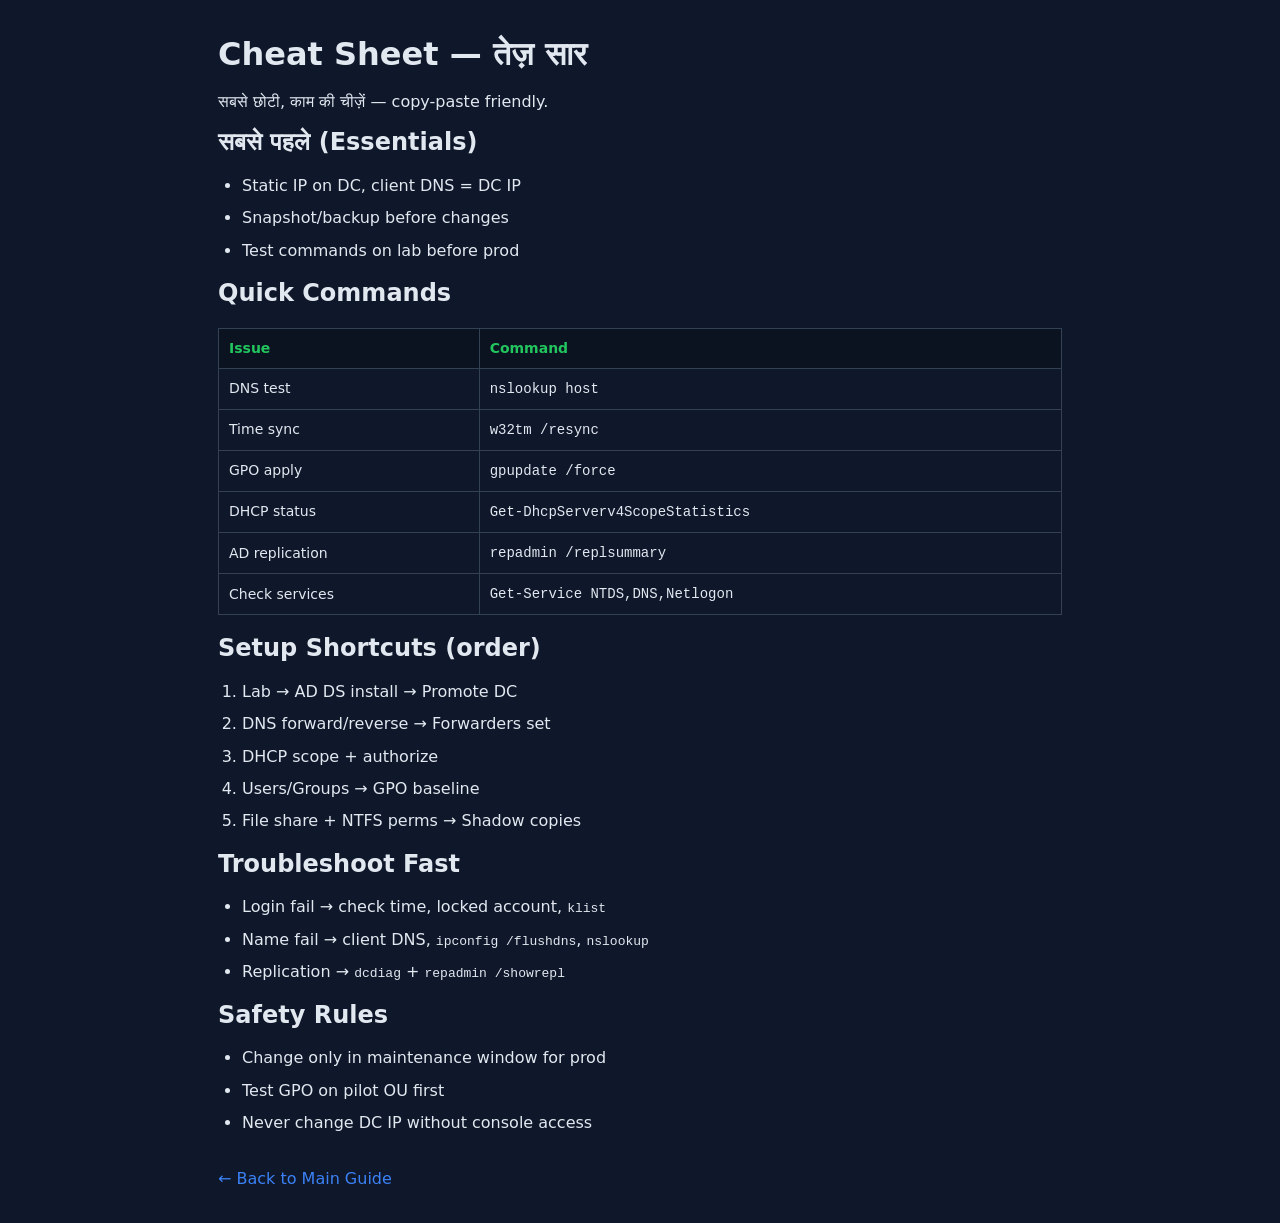
==== windows-server-guide-main/windows-server-guide-main/public/cheatsheet.html @ 6b0da1cf "ok" ====
<!DOCTYPE html>
<html lang="hi">
<head>
  <meta charset="utf-8">
  <meta name="viewport" content="width=device-width,initial-scale=1">
  <title>Cheat Sheet — Windows Server (सार)</title>
  <link rel="stylesheet" href="gui-style.css">
  <style>body{padding:28px;max-width:900px;margin:auto}</style>
</head>
<body>
  <h1>Cheat Sheet — तेज़ सार</h1>
  <p>सबसे छोटी, काम की चीज़ें — copy-paste friendly.</p>

  <h2>सबसे पहले (Essentials)</h2>
  <ul>
    <li>Static IP on DC, client DNS = DC IP</li>
    <li>Snapshot/backup before changes</li>
    <li>Test commands on lab before prod</li>
  </ul>

  <h2>Quick Commands</h2>
  <table>
    <tr><th>Issue</th><th>Command</th></tr>
    <tr><td>DNS test</td><td><code>nslookup host</code></td></tr>
    <tr><td>Time sync</td><td><code>w32tm /resync</code></td></tr>
    <tr><td>GPO apply</td><td><code>gpupdate /force</code></td></tr>
    <tr><td>DHCP status</td><td><code>Get-DhcpServerv4ScopeStatistics</code></td></tr>
    <tr><td>AD replication</td><td><code>repadmin /replsummary</code></td></tr>
    <tr><td>Check services</td><td><code>Get-Service NTDS,DNS,Netlogon</code></td></tr>
  </table>

  <h2>Setup Shortcuts (order)</h2>
  <ol>
    <li>Lab → AD DS install → Promote DC</li>
    <li>DNS forward/reverse → Forwarders set</li>
    <li>DHCP scope + authorize</li>
    <li>Users/Groups → GPO baseline</li>
    <li>File share + NTFS perms → Shadow copies</li>
  </ol>

  <h2>Troubleshoot Fast</h2>
  <ul>
    <li>Login fail → check time, locked account, <code>klist</code></li>
    <li>Name fail → client DNS, <code>ipconfig /flushdns</code>, <code>nslookup</code></li>
    <li>Replication → <code>dcdiag</code> + <code>repadmin /showrepl</code></li>
  </ul>

  <h2>Safety Rules</h2>
  <ul>
    <li>Change only in maintenance window for prod</li>
    <li>Test GPO on pilot OU first</li>
    <li>Never change DC IP without console access</li>
  </ul>

  <p style="margin-top:30px"><a href="index.html">← Back to Main Guide</a></p>
</body>
</html>
---- windows-server-guide-main/windows-server-guide-main/public/gui-style.css ----
:root{--bg:#0f172a;--panel:#1e293b;--accent:#3b82f6;--accent2:#22c55e;--warn:#f59e0b;--danger:#ef4444;--text:#e2e8f0;--muted:#94a3b8;--code:#0b1220;--border:#334155}
*{box-sizing:border-box;margin:0;padding:0}
body{font-family:'Segoe UI',system-ui,sans-serif;background:var(--bg);color:var(--text);line-height:1.65}
a{color:var(--accent);text-decoration:none}
.layout{display:flex;min-height:100vh}
.sidebar{width:300px;background:var(--panel);border-right:1px solid var(--border);position:fixed;top:0;bottom:0;overflow-y:auto;padding:20px}
.sidebar h1{font-size:18px;color:#fff;margin-bottom:4px}
.sidebar .sub{font-size:12px;color:var(--muted);margin-bottom:16px}
.nav-group{font-size:11px;text-transform:uppercase;letter-spacing:1px;color:var(--accent2);margin:16px 0 6px}
.sidebar a.nav{display:block;padding:6px 10px;border-radius:6px;color:var(--text);font-size:13px;margin-bottom:2px}
.sidebar a.nav:hover{background:var(--bg)}
.sidebar a.back{display:block;padding:8px 10px;border-radius:6px;background:var(--accent);color:#fff;font-size:13px;margin-bottom:12px;text-align:center}
.content{margin-left:300px;padding:40px 56px;max-width:1000px}
h2.section{font-size:28px;color:#fff;margin:48px 0 8px;padding-bottom:8px;border-bottom:2px solid var(--accent)}
h3.step{font-size:20px;color:#fff;margin:32px 0 10px}
h4{font-size:15px;color:var(--accent2);margin:18px 0 6px;text-transform:uppercase;letter-spacing:.5px}
p{margin:8px 0;color:var(--text)}
ol,ul{margin:10px 0 10px 24px}
li{margin:6px 0}
kbd{background:var(--code);border:1px solid var(--border);border-radius:4px;padding:2px 6px;font-family:monospace;font-size:12px;color:#7dd3fc}
table{width:100%;border-collapse:collapse;margin:14px 0;font-size:14px}
th,td{border:1px solid var(--border);padding:8px 10px;text-align:left}
th{background:var(--code);color:var(--accent2)}
.box{border-radius:8px;padding:12px 16px;margin:14px 0;border-left:4px solid}
.warn{background:rgba(245,158,11,.1);border-color:var(--warn)}
.tip{background:rgba(34,197,94,.1);border-color:var(--accent2)}
.danger{background:rgba(239,68,68,.1);border-color:var(--danger)}
.box b{color:#fff}
.kqk{background:#162033;border:1px solid var(--border);border-radius:10px;padding:16px 18px;margin:16px 0;display:grid;grid-template-columns:90px 1fr;gap:6px 14px}
.kqk .lbl{color:var(--accent2);font-weight:bold;font-size:13px}
.kqk .txt{color:var(--text);font-size:14px}
.kqk .hd{grid-column:1/3;color:#fff;font-weight:bold;font-size:14px;margin-bottom:2px}
.hero{background:linear-gradient(135deg,#1e3a8a,#0f172a);padding:40px;border-radius:12px;margin-bottom:20px}
.hero h1{font-size:32px;color:#fff}
.hero p{color:var(--muted);font-size:15px}
.click{background:var(--code);border:1px solid var(--border);border-radius:6px;padding:2px 8px;color:#fbbf24;font-size:13px;font-family:monospace}
@media(max-width:800px){.sidebar{position:static;width:100%}.content{margin-left:0;padding:20px}}
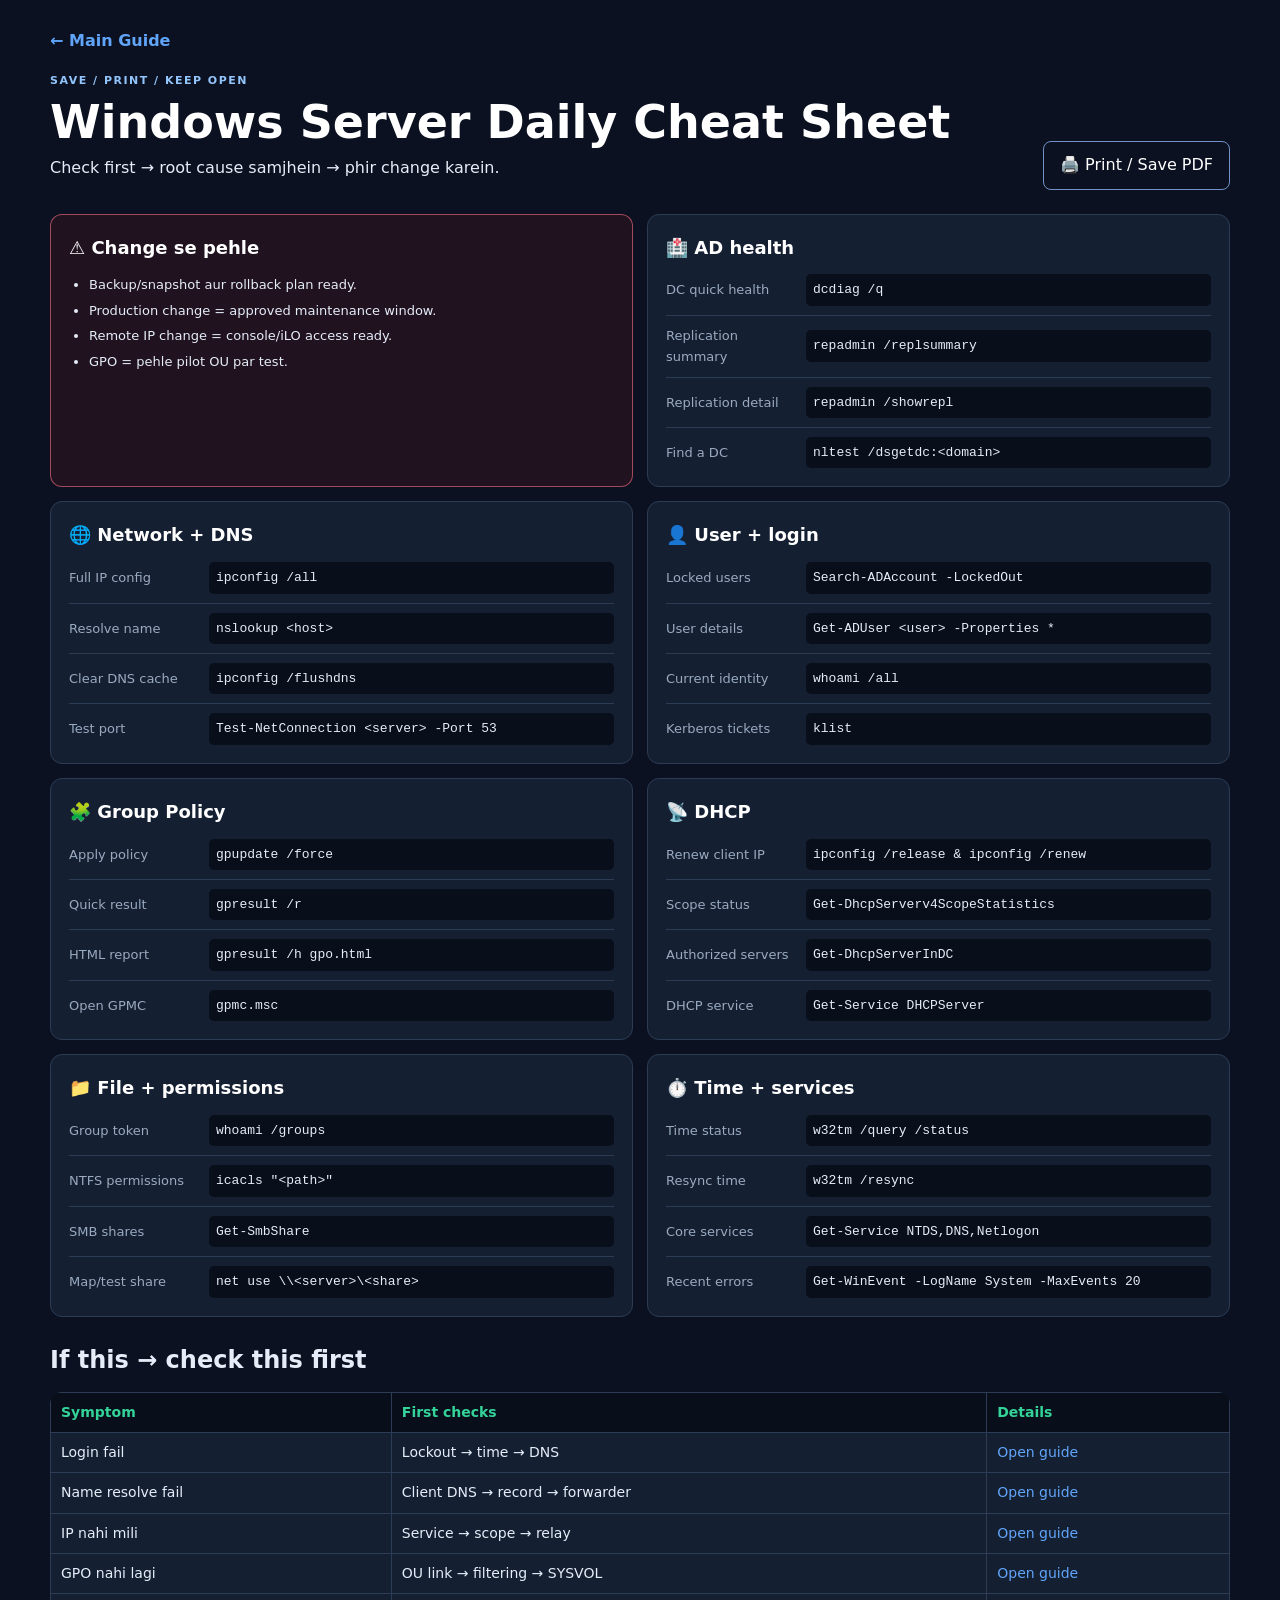
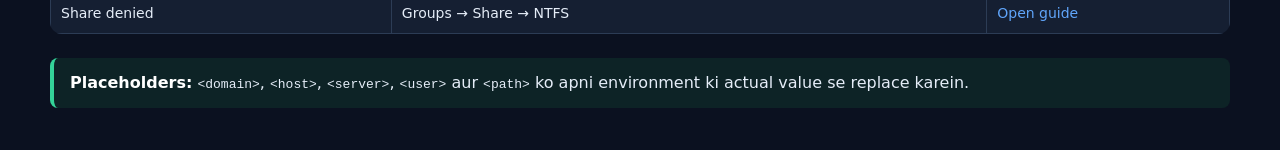
==== commit 5f466ed6: "Redesign guide as beginner-friendly cheat sheet" ====
--- a/windows-server-guide-main/windows-server-guide-main/public/cheatsheet.html
+++ b/windows-server-guide-main/windows-server-guide-main/public/cheatsheet.html
@@ -1,57 +1,124 @@
 <!DOCTYPE html>
-<html lang="hi">
+<html lang="hi-Latn">
 <head>
   <meta charset="utf-8">
   <meta name="viewport" content="width=device-width,initial-scale=1">
-  <title>Cheat Sheet — Windows Server (सार)</title>
+  <meta name="description" content="Windows Server daily commands aur troubleshooting ki printable cheat sheet.">
+  <title>Windows Server Printable Cheat Sheet</title>
   <link rel="stylesheet" href="gui-style.css">
-  <style>body{padding:28px;max-width:900px;margin:auto}</style>
 </head>
-<body>
-  <h1>Cheat Sheet — तेज़ सार</h1>
-  <p>सबसे छोटी, काम की चीज़ें — copy-paste friendly.</p>
+<body class="standalone-page">
+  <a class="skip-link" href="#main-content">Main content par jao</a>
+  <main class="standalone-content wide" id="main-content">
+    <div class="cheat-header">
+      <div>
+        <a class="back-link" href="index.html">← Main Guide</a>
+        <span class="eyebrow">SAVE / PRINT / KEEP OPEN</span>
+        <h1>Windows Server Daily Cheat Sheet</h1>
+        <p>Check first → root cause samjhein → phir change karein.</p>
+      </div>
+      <button class="button secondary print-button" type="button" onclick="window.print()">🖨️ Print / Save PDF</button>
+    </div>
 
-  <h2>सबसे पहले (Essentials)</h2>
-  <ul>
-    <li>Static IP on DC, client DNS = DC IP</li>
-    <li>Snapshot/backup before changes</li>
-    <li>Test commands on lab before prod</li>
-  </ul>
+    <div class="cheat-columns">
+      <section class="cheat-panel danger-panel">
+        <h2>⚠️ Change se pehle</h2>
+        <ul class="tight-list">
+          <li>Backup/snapshot aur rollback plan ready.</li>
+          <li>Production change = approved maintenance window.</li>
+          <li>Remote IP change = console/iLO access ready.</li>
+          <li>GPO = pehle pilot OU par test.</li>
+        </ul>
+      </section>
 
-  <h2>Quick Commands</h2>
-  <table>
-    <tr><th>Issue</th><th>Command</th></tr>
-    <tr><td>DNS test</td><td><code>nslookup host</code></td></tr>
-    <tr><td>Time sync</td><td><code>w32tm /resync</code></td></tr>
-    <tr><td>GPO apply</td><td><code>gpupdate /force</code></td></tr>
-    <tr><td>DHCP status</td><td><code>Get-DhcpServerv4ScopeStatistics</code></td></tr>
-    <tr><td>AD replication</td><td><code>repadmin /replsummary</code></td></tr>
-    <tr><td>Check services</td><td><code>Get-Service NTDS,DNS,Netlogon</code></td></tr>
-  </table>
+      <section class="cheat-panel">
+        <h2>🏥 AD health</h2>
+        <dl class="command-list">
+          <div><dt>DC quick health</dt><dd><code>dcdiag /q</code></dd></div>
+          <div><dt>Replication summary</dt><dd><code>repadmin /replsummary</code></dd></div>
+          <div><dt>Replication detail</dt><dd><code>repadmin /showrepl</code></dd></div>
+          <div><dt>Find a DC</dt><dd><code>nltest /dsgetdc:&lt;domain&gt;</code></dd></div>
+        </dl>
+      </section>
 
-  <h2>Setup Shortcuts (order)</h2>
-  <ol>
-    <li>Lab → AD DS install → Promote DC</li>
-    <li>DNS forward/reverse → Forwarders set</li>
-    <li>DHCP scope + authorize</li>
-    <li>Users/Groups → GPO baseline</li>
-    <li>File share + NTFS perms → Shadow copies</li>
-  </ol>
+      <section class="cheat-panel">
+        <h2>🌐 Network + DNS</h2>
+        <dl class="command-list">
+          <div><dt>Full IP config</dt><dd><code>ipconfig /all</code></dd></div>
+          <div><dt>Resolve name</dt><dd><code>nslookup &lt;host&gt;</code></dd></div>
+          <div><dt>Clear DNS cache</dt><dd><code>ipconfig /flushdns</code></dd></div>
+          <div><dt>Test port</dt><dd><code>Test-NetConnection &lt;server&gt; -Port 53</code></dd></div>
+        </dl>
+      </section>
 
-  <h2>Troubleshoot Fast</h2>
-  <ul>
-    <li>Login fail → check time, locked account, <code>klist</code></li>
-    <li>Name fail → client DNS, <code>ipconfig /flushdns</code>, <code>nslookup</code></li>
-    <li>Replication → <code>dcdiag</code> + <code>repadmin /showrepl</code></li>
-  </ul>
+      <section class="cheat-panel">
+        <h2>👤 User + login</h2>
+        <dl class="command-list">
+          <div><dt>Locked users</dt><dd><code>Search-ADAccount -LockedOut</code></dd></div>
+          <div><dt>User details</dt><dd><code>Get-ADUser &lt;user&gt; -Properties *</code></dd></div>
+          <div><dt>Current identity</dt><dd><code>whoami /all</code></dd></div>
+          <div><dt>Kerberos tickets</dt><dd><code>klist</code></dd></div>
+        </dl>
+      </section>
 
-  <h2>Safety Rules</h2>
-  <ul>
-    <li>Change only in maintenance window for prod</li>
-    <li>Test GPO on pilot OU first</li>
-    <li>Never change DC IP without console access</li>
-  </ul>
+      <section class="cheat-panel">
+        <h2>🧩 Group Policy</h2>
+        <dl class="command-list">
+          <div><dt>Apply policy</dt><dd><code>gpupdate /force</code></dd></div>
+          <div><dt>Quick result</dt><dd><code>gpresult /r</code></dd></div>
+          <div><dt>HTML report</dt><dd><code>gpresult /h gpo.html</code></dd></div>
+          <div><dt>Open GPMC</dt><dd><code>gpmc.msc</code></dd></div>
+        </dl>
+      </section>
 
-  <p style="margin-top:30px"><a href="index.html">← Back to Main Guide</a></p>
+      <section class="cheat-panel">
+        <h2>📡 DHCP</h2>
+        <dl class="command-list">
+          <div><dt>Renew client IP</dt><dd><code>ipconfig /release &amp; ipconfig /renew</code></dd></div>
+          <div><dt>Scope status</dt><dd><code>Get-DhcpServerv4ScopeStatistics</code></dd></div>
+          <div><dt>Authorized servers</dt><dd><code>Get-DhcpServerInDC</code></dd></div>
+          <div><dt>DHCP service</dt><dd><code>Get-Service DHCPServer</code></dd></div>
+        </dl>
+      </section>
+
+      <section class="cheat-panel">
+        <h2>📁 File + permissions</h2>
+        <dl class="command-list">
+          <div><dt>Group token</dt><dd><code>whoami /groups</code></dd></div>
+          <div><dt>NTFS permissions</dt><dd><code>icacls "&lt;path&gt;"</code></dd></div>
+          <div><dt>SMB shares</dt><dd><code>Get-SmbShare</code></dd></div>
+          <div><dt>Map/test share</dt><dd><code>net use \\&lt;server&gt;\&lt;share&gt;</code></dd></div>
+        </dl>
+      </section>
+
+      <section class="cheat-panel">
+        <h2>⏱️ Time + services</h2>
+        <dl class="command-list">
+          <div><dt>Time status</dt><dd><code>w32tm /query /status</code></dd></div>
+          <div><dt>Resync time</dt><dd><code>w32tm /resync</code></dd></div>
+          <div><dt>Core services</dt><dd><code>Get-Service NTDS,DNS,Netlogon</code></dd></div>
+          <div><dt>Recent errors</dt><dd><code>Get-WinEvent -LogName System -MaxEvents 20</code></dd></div>
+        </dl>
+      </section>
+    </div>
+
+    <section class="if-then">
+      <h2>If this → check this first</h2>
+      <div class="table-wrap">
+        <table class="cheat-table">
+          <thead><tr><th>Symptom</th><th>First checks</th><th>Details</th></tr></thead>
+          <tbody>
+            <tr><td>Login fail</td><td>Lockout → time → DNS</td><td><a href="gui-troubleshooting.html#login">Open guide</a></td></tr>
+            <tr><td>Name resolve fail</td><td>Client DNS → record → forwarder</td><td><a href="gui-troubleshooting.html#dns">Open guide</a></td></tr>
+            <tr><td>IP nahi mili</td><td>Service → scope → relay</td><td><a href="gui-troubleshooting.html#dhcp">Open guide</a></td></tr>
+            <tr><td>GPO nahi lagi</td><td>OU link → filtering → SYSVOL</td><td><a href="gui-troubleshooting.html#gpo">Open guide</a></td></tr>
+            <tr><td>Share denied</td><td>Groups → Share → NTFS</td><td><a href="gui-troubleshooting.html#share">Open guide</a></td></tr>
+          </tbody>
+        </table>
+      </div>
+    </section>
+
+    <div class="box tip"><b>Placeholders:</b> <code>&lt;domain&gt;</code>, <code>&lt;host&gt;</code>, <code>&lt;server&gt;</code>, <code>&lt;user&gt;</code> aur <code>&lt;path&gt;</code> ko apni environment ki actual value se replace karein.</div>
+  </main>
 </body>
 </html>
--- a/windows-server-guide-main/windows-server-guide-main/public/gui-style.css
+++ b/windows-server-guide-main/windows-server-guide-main/public/gui-style.css
@@ -1,16 +1,18 @@
-:root{--bg:#0f172a;--panel:#1e293b;--accent:#3b82f6;--accent2:#22c55e;--warn:#f59e0b;--danger:#ef4444;--text:#e2e8f0;--muted:#94a3b8;--code:#0b1220;--border:#334155}
+:root{--bg:#0b1120;--panel:#151f32;--panel-soft:#1b2940;--accent:#60a5fa;--accent-strong:#2563eb;--accent2:#34d399;--warn:#fbbf24;--danger:#fb7185;--text:#e5edf8;--muted:#9aaac0;--code:#080e1a;--border:#2c3c55;--shadow:0 18px 45px rgba(0,0,0,.22)}
 *{box-sizing:border-box;margin:0;padding:0}
 body{font-family:'Segoe UI',system-ui,sans-serif;background:var(--bg);color:var(--text);line-height:1.65}
 a{color:var(--accent);text-decoration:none}
+a:hover{text-decoration:underline}
+a:focus-visible,button:focus-visible,input:focus-visible{outline:3px solid var(--warn);outline-offset:3px}
 .layout{display:flex;min-height:100vh}
 .sidebar{width:300px;background:var(--panel);border-right:1px solid var(--border);position:fixed;top:0;bottom:0;overflow-y:auto;padding:20px}
 .sidebar h1{font-size:18px;color:#fff;margin-bottom:4px}
 .sidebar .sub{font-size:12px;color:var(--muted);margin-bottom:16px}
 .nav-group{font-size:11px;text-transform:uppercase;letter-spacing:1px;color:var(--accent2);margin:16px 0 6px}
 .sidebar a.nav{display:block;padding:6px 10px;border-radius:6px;color:var(--text);font-size:13px;margin-bottom:2px}
-.sidebar a.nav:hover{background:var(--bg)}
+.sidebar a.nav:hover{background:var(--bg);text-decoration:none}
 .sidebar a.back{display:block;padding:8px 10px;border-radius:6px;background:var(--accent);color:#fff;font-size:13px;margin-bottom:12px;text-align:center}
-.content{margin-left:300px;padding:40px 56px;max-width:1000px}
+.content{margin-left:300px;padding:40px 56px;max-width:1100px}
 h2.section{font-size:28px;color:#fff;margin:48px 0 8px;padding-bottom:8px;border-bottom:2px solid var(--accent)}
 h3.step{font-size:20px;color:#fff;margin:32px 0 10px}
 h4{font-size:15px;color:var(--accent2);margin:18px 0 6px;text-transform:uppercase;letter-spacing:.5px}
@@ -30,8 +32,128 @@
 .kqk .lbl{color:var(--accent2);font-weight:bold;font-size:13px}
 .kqk .txt{color:var(--text);font-size:14px}
 .kqk .hd{grid-column:1/3;color:#fff;font-weight:bold;font-size:14px;margin-bottom:2px}
-.hero{background:linear-gradient(135deg,#1e3a8a,#0f172a);padding:40px;border-radius:12px;margin-bottom:20px}
+.hero{background:linear-gradient(135deg,#1d4ed8,#0f172a 72%);padding:40px;border:1px solid rgba(96,165,250,.3);border-radius:16px;margin-bottom:20px;box-shadow:var(--shadow)}
 .hero h1{font-size:32px;color:#fff}
 .hero p{color:var(--muted);font-size:15px}
 .click{background:var(--code);border:1px solid var(--border);border-radius:6px;padding:2px 8px;color:#fbbf24;font-size:13px;font-family:monospace}
-@media(max-width:800px){.sidebar{position:static;width:100%}.content{margin-left:0;padding:20px}}
+.skip-link{position:fixed;left:16px;top:-80px;z-index:1000;background:#fff;color:#111827;padding:10px 16px;border-radius:8px;font-weight:700}
+.skip-link:focus{top:16px}
+.sr-only{position:absolute;width:1px;height:1px;padding:0;margin:-1px;overflow:hidden;clip:rect(0,0,0,0);white-space:nowrap;border:0}
+.search{width:100%;padding:11px 12px;border-radius:8px;border:1px solid var(--border);background:var(--code);color:var(--text);margin-bottom:14px;font:inherit;font-size:13px}
+.menu-toggle{display:none;position:fixed;right:16px;top:14px;z-index:1001;border:1px solid var(--border);background:var(--panel);color:#fff;padding:9px 13px;border-radius:8px;font-weight:700}
+.dashboard{max-width:1240px}
+.compact-hero{padding:44px}
+.compact-hero h1{font-size:clamp(30px,5vw,48px);max-width:760px;line-height:1.12;margin:8px 0 14px}
+.compact-hero p{font-size:17px;max-width:760px}
+.eyebrow{display:block;color:#93c5fd;font-size:11px;font-weight:800;letter-spacing:1.5px;margin-bottom:6px}
+.hero-actions{display:flex;gap:10px;flex-wrap:wrap;margin-top:24px}
+.button{display:inline-flex;align-items:center;justify-content:center;padding:10px 16px;border-radius:8px;border:1px solid transparent;font-weight:700;cursor:pointer;font:inherit}
+.button:hover{text-decoration:none;transform:translateY(-1px)}
+.button.primary{background:#fff;color:#172554}
+.button.secondary{background:transparent;border-color:#7092c5;color:#fff}
+.search-section{scroll-margin-top:24px;margin:54px 0}
+.section-heading{display:flex;justify-content:space-between;align-items:end;gap:24px;margin-bottom:18px}
+.section-heading h2{font-size:27px;color:#fff;line-height:1.2}
+.section-heading p{max-width:470px;color:var(--muted)}
+.card-grid{display:grid;grid-template-columns:repeat(3,minmax(0,1fr));gap:16px}
+.action-card{position:relative;background:linear-gradient(145deg,var(--panel-soft),var(--panel));border:1px solid var(--border);border-radius:14px;padding:22px;box-shadow:0 8px 24px rgba(0,0,0,.14)}
+.action-card:hover{border-color:#4f79ad;transform:translateY(-2px);transition:.2s ease}
+.action-card h3{font-size:19px;color:#fff;margin:12px 0 7px}
+.action-card p{color:var(--muted);font-size:14px}
+.card-icon{font-size:28px;display:block}
+.badge{display:inline-block;margin-top:14px;padding:3px 8px;border-radius:99px;font-size:10px;font-weight:800;letter-spacing:.8px}
+.badge.beginner{color:#6ee7b7;background:rgba(16,185,129,.14)}
+.badge.setup{color:#93c5fd;background:rgba(59,130,246,.15)}
+.badge.issue{color:#fda4af;background:rgba(244,63,94,.14)}
+.card-link{display:inline-block;margin-top:14px;font-weight:700}
+.learning-path{list-style:none;margin:0;display:grid;gap:10px}
+.learning-path li{display:grid;grid-template-columns:42px 1fr auto;align-items:center;gap:14px;background:var(--panel);border:1px solid var(--border);border-radius:11px;padding:13px 16px;margin:0}
+.learning-path small{display:block;color:var(--muted);margin-top:2px}
+.learning-path li>a{font-weight:700;padding:6px 10px}
+.step-number{display:grid;place-items:center;width:34px;height:34px;border-radius:50%;background:#1e40af;color:#fff;font-weight:800}
+.rule-grid{display:grid;grid-template-columns:repeat(3,minmax(0,1fr));gap:12px}
+.mini-card{background:var(--panel);border:1px solid var(--border);border-radius:10px;padding:15px}
+.mini-card b,.mini-card span{display:block}
+.mini-card b{color:#fff;margin-bottom:5px}
+.mini-card span{color:var(--muted);font-size:13px}
+.table-wrap{width:100%;overflow-x:auto;border-radius:12px}
+.cheat-table{margin:0;background:var(--panel)}
+.cheat-table th{white-space:nowrap}
+.cheat-table code{white-space:nowrap}
+.trouble-grid{display:grid;grid-template-columns:repeat(2,minmax(0,1fr));gap:12px}
+.trouble-card{display:grid;grid-template-columns:1fr auto;gap:7px 14px;background:var(--panel);border:1px solid var(--border);border-radius:11px;padding:17px}
+.trouble-card h3{font-size:17px;color:#fff;grid-column:1/3}
+.trouble-card p{font-size:13px;color:var(--muted);grid-column:1/3}
+.trouble-card code{overflow-wrap:anywhere}
+.trouble-card a{font-weight:700;font-size:13px}
+.text-link{font-weight:700;white-space:nowrap}
+.escalation{display:grid;grid-template-columns:.7fr 1.3fr;gap:28px;padding:24px}
+.escalation h2{font-size:24px}
+.escalation ul{margin:0 0 0 20px}
+.no-results{text-align:center;padding:60px 20px;background:var(--panel);border:1px dashed var(--border);border-radius:14px}
+.site-footer{display:flex;justify-content:space-between;gap:20px;border-top:1px solid var(--border);padding:24px 0 10px;color:var(--muted);font-size:13px}
+.standalone-page{padding:28px}
+.standalone-content{max-width:900px;margin:auto}
+.standalone-content.wide{max-width:1180px}
+.back-link{display:inline-block;margin-bottom:18px;font-weight:700}
+.checklist{display:grid;grid-template-columns:repeat(2,minmax(0,1fr));gap:10px}
+.checklist label{background:var(--panel);border:1px solid var(--border);border-radius:9px;padding:13px;cursor:pointer}
+.checklist input{accent-color:var(--accent2);margin-right:8px;width:17px;height:17px;vertical-align:middle}
+.quick-actions{margin-bottom:30px}
+.link-card{display:block;color:var(--text)}
+.link-card:hover{text-decoration:none}
+.cheat-header{display:flex;justify-content:space-between;align-items:end;gap:24px;margin-bottom:24px}
+.cheat-header h1{font-size:clamp(30px,5vw,46px);line-height:1.1;color:#fff;margin:4px 0 8px}
+.cheat-columns{display:grid;grid-template-columns:repeat(2,minmax(0,1fr));gap:14px}
+.cheat-panel{break-inside:avoid;background:var(--panel);border:1px solid var(--border);border-radius:12px;padding:18px}
+.cheat-panel h2{font-size:18px;color:#fff;margin-bottom:12px}
+.danger-panel{border-color:rgba(251,113,133,.6);background:rgba(127,29,29,.18)}
+.tight-list{margin:0 0 0 20px}
+.tight-list li{font-size:13px;margin:4px 0}
+.command-list{display:grid;gap:9px}
+.command-list>div{display:grid;grid-template-columns:130px 1fr;align-items:center;gap:10px;border-top:1px solid var(--border);padding-top:9px}
+.command-list>div:first-child{border-top:0;padding-top:0}
+.command-list dt{font-size:13px;color:var(--muted)}
+.command-list dd{min-width:0}
+.command-list code{display:block;background:var(--code);border-radius:5px;padding:5px 7px;overflow-x:auto;white-space:nowrap}
+.if-then{margin:24px 0}
+.if-then h2{margin-bottom:12px}
+
+@media(max-width:1000px){
+  .card-grid,.rule-grid{grid-template-columns:repeat(2,minmax(0,1fr))}
+}
+@media(max-width:800px){
+  .menu-toggle{display:block}
+  .sidebar{display:none;position:fixed;width:min(320px,88vw);z-index:1000;box-shadow:20px 0 50px rgba(0,0,0,.45)}
+  .sidebar.is-open{display:block}
+  .content{margin-left:0;padding:76px 20px 24px}
+  .standalone-page{padding:18px}
+  .standalone-content{padding-top:18px}
+  .section-heading,.cheat-header{align-items:start;flex-direction:column}
+  .compact-hero{padding:30px 24px}
+  .card-grid,.rule-grid,.trouble-grid,.cheat-columns,.checklist{grid-template-columns:1fr}
+  .escalation{grid-template-columns:1fr}
+}
+@media(max-width:520px){
+  .learning-path li{grid-template-columns:38px 1fr}
+  .learning-path li>a{grid-column:2}
+  .trouble-card{grid-template-columns:1fr}
+  .trouble-card h3,.trouble-card p{grid-column:1}
+  .command-list>div{grid-template-columns:1fr}
+  .site-footer{display:block}
+}
+@media print{
+  :root{--bg:#fff;--panel:#fff;--text:#111827;--muted:#374151;--code:#f3f4f6;--border:#9ca3af}
+  body{background:#fff;color:#111827;font-size:11px;padding:0}
+  .back-link,.print-button,.skip-link{display:none!important}
+  .standalone-content.wide{max-width:none}
+  .cheat-header{margin-bottom:12px}
+  .cheat-header h1{color:#111827;font-size:28px}
+  .cheat-columns{gap:8px}
+  .cheat-panel{padding:10px;border-color:#9ca3af}
+  .cheat-panel h2{color:#111827;margin-bottom:7px}
+  .command-list{gap:5px}
+  .command-list>div{padding-top:5px}
+  code{color:#1d4ed8}
+  a{color:#111827}
+}
